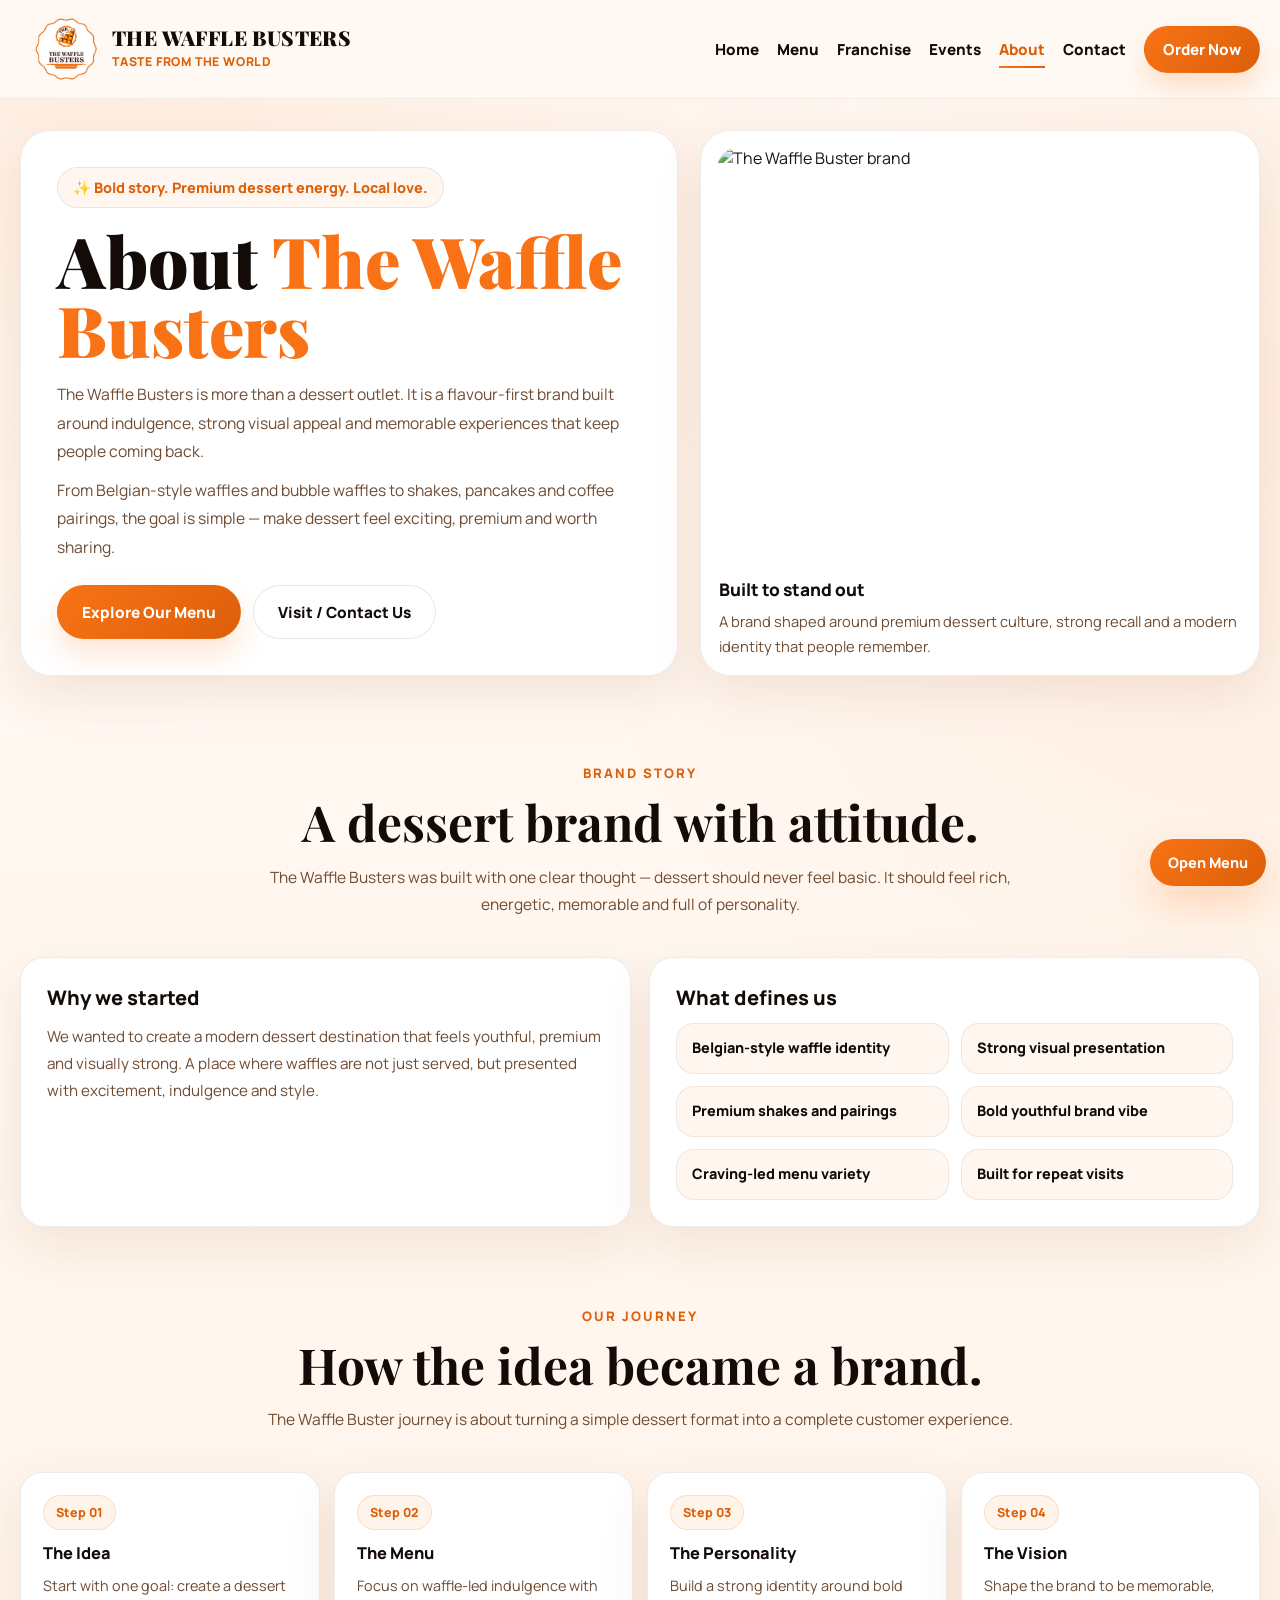
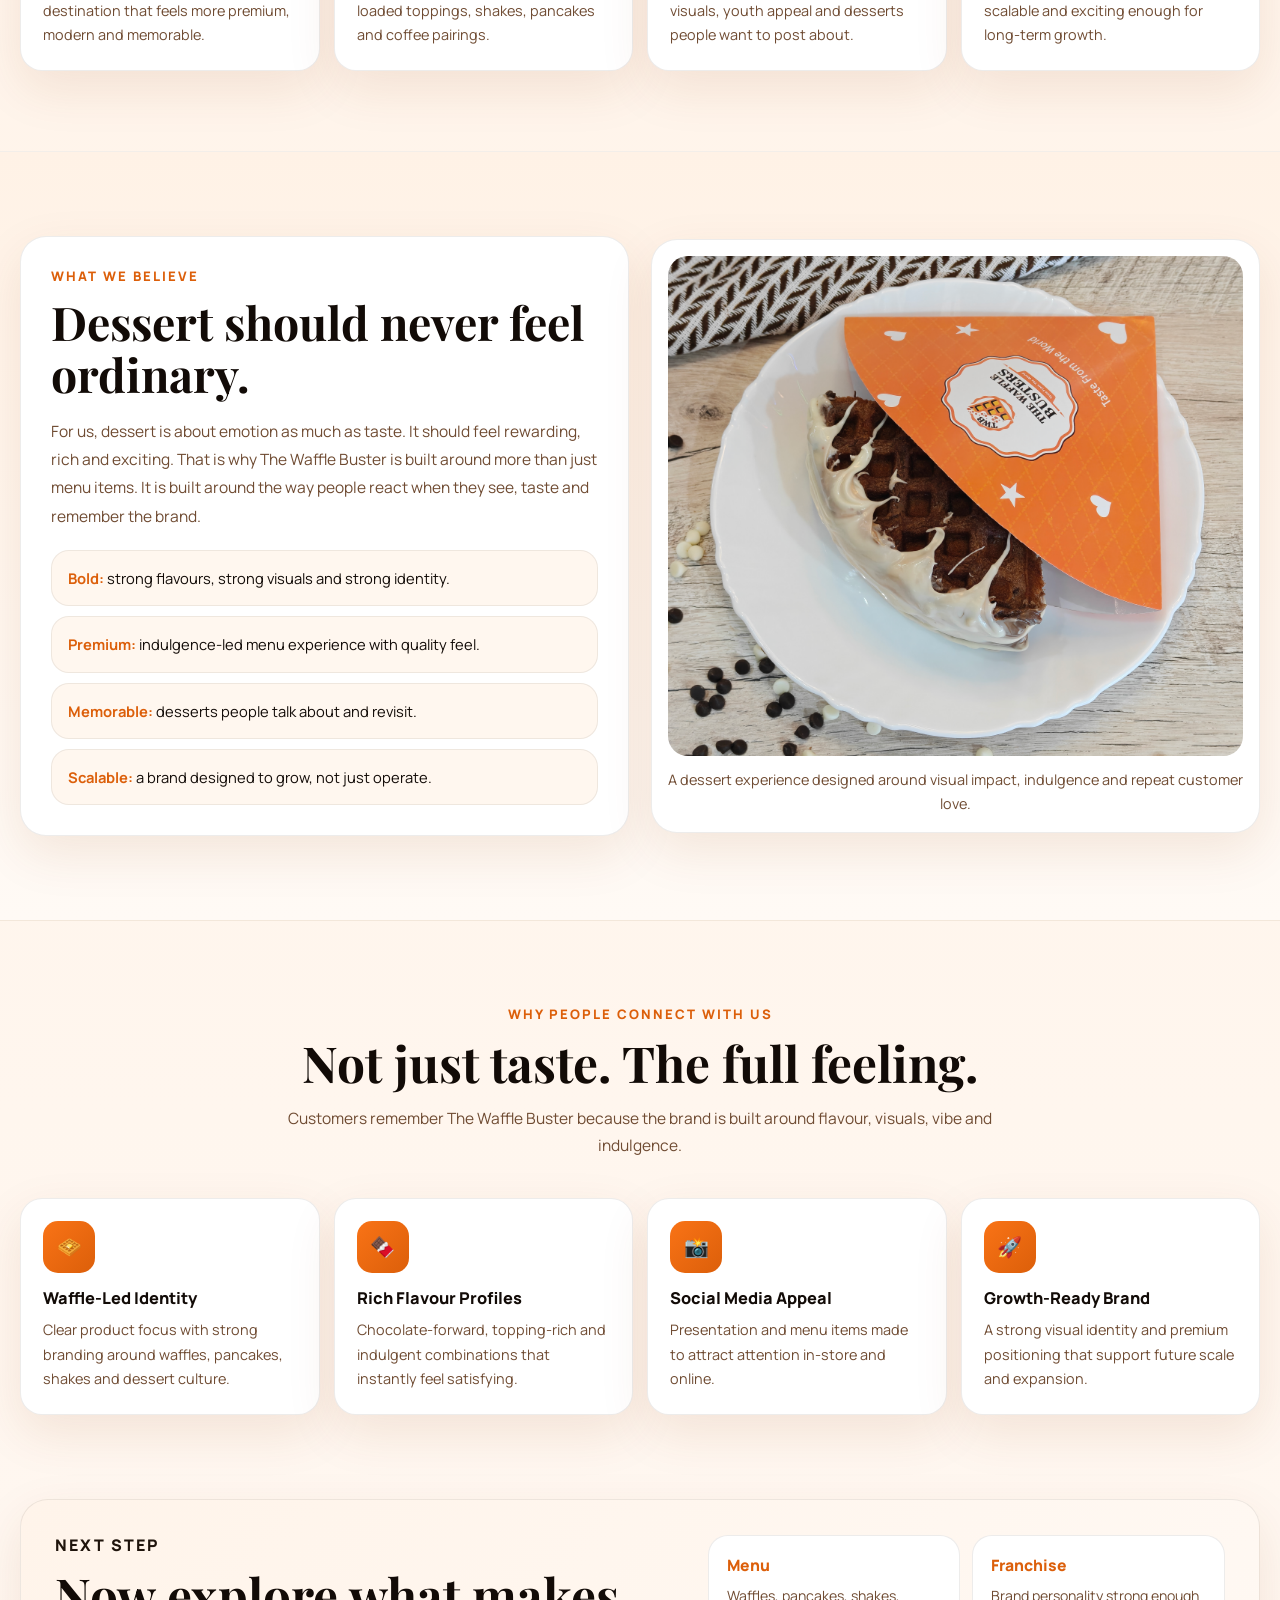
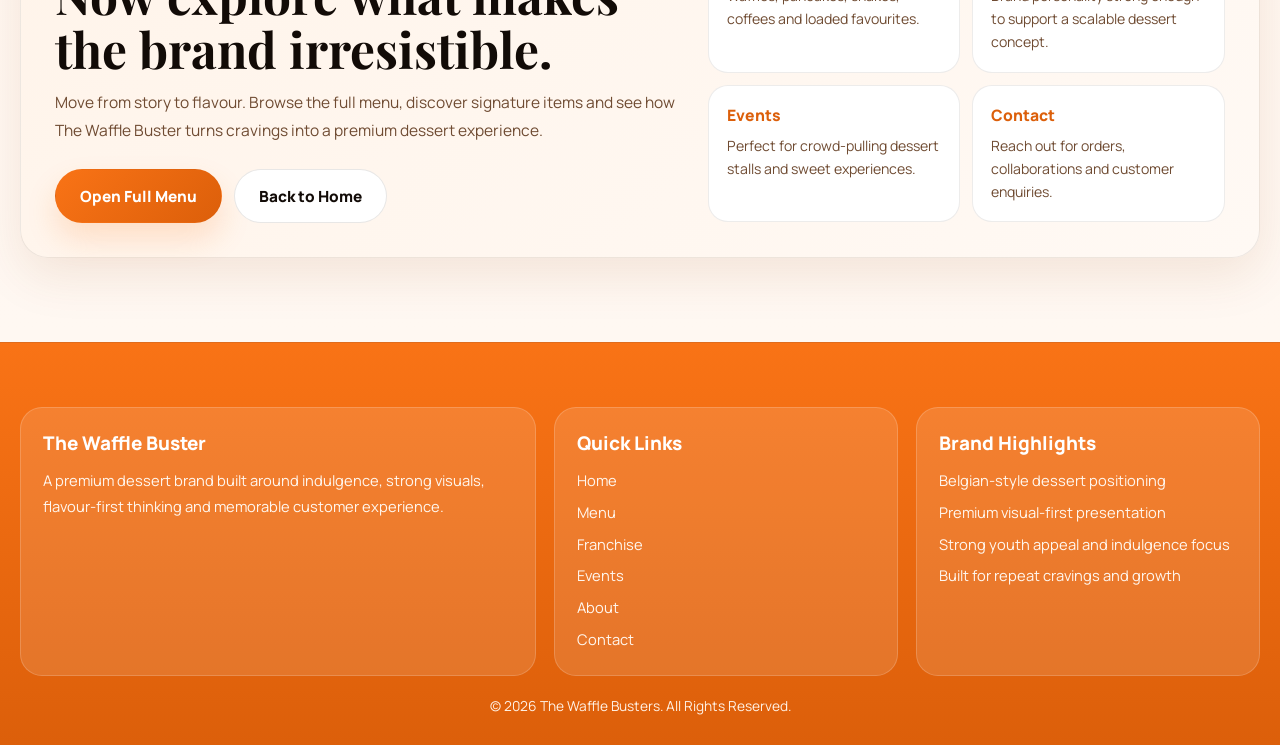
==== about.html @ b1592052 "first commit" ====
<!DOCTYPE html>
<html lang="en">
<head>
  <meta charset="UTF-8" />
  <meta name="viewport" content="width=device-width, initial-scale=1.0" />
  <title>About | The Waffle Busters</title>

  <link rel="preconnect" href="https://fonts.googleapis.com">
  <link rel="preconnect" href="https://fonts.gstatic.com" crossorigin>
  <link href="https://fonts.googleapis.com/css2?family=Manrope:wght@400;500;600;700;800&family=Playfair+Display:wght@700;800;900&display=swap" rel="stylesheet">

  <script src="https://cdnjs.cloudflare.com/ajax/libs/gsap/3.12.5/gsap.min.js"></script>
  <script src="https://cdnjs.cloudflare.com/ajax/libs/gsap/3.12.5/ScrollTrigger.min.js"></script>

 <style>
  :root{
    --brand:#f97316;
    --brand-dark:#dc5f0a;
    --brand-soft:#fff4ea;
    --cream:#fffaf5;
    --cream-2:#fff1e3;
    --surface:#ffffff;
    --surface-2:#fff7ef;
    --text:#1f140c;
    --text-soft:#6f4b32;
    --heading:#120b07;
    --line:rgba(31,20,12,0.10);
    --line-strong:rgba(31,20,12,0.16);
    --shadow:0 18px 50px rgba(133,58,8,0.10);
    --shadow-strong:0 24px 70px rgba(133,58,8,0.16);
    --radius:24px;
    --radius-lg:30px;
  }

  *{
    margin:0;
    padding:0;
    box-sizing:border-box;
  }

  html{
    scroll-behavior:smooth;
  }

  body{
    font-family:'Manrope',sans-serif;
    background:
      radial-gradient(circle at 10% 0%, rgba(249,115,22,.10), transparent 18%),
      radial-gradient(circle at 100% 10%, rgba(249,115,22,.08), transparent 20%),
      linear-gradient(180deg,#fffaf5 0%, #fff4ea 48%, #fff9f4 100%);
    color:var(--text);
    overflow-x:hidden;
    -webkit-font-smoothing:antialiased;
    text-rendering:optimizeLegibility;
  }

  a{
    text-decoration:none;
    color:inherit;
  }

  img{
    display:block;
    max-width:100%;
  }

  section{
    position:relative;
  }

  .container{
    width:min(1240px, calc(100% - 32px));
    margin:auto;
  }

  /* NAVBAR */
  .navbar{
    position:fixed;
    top:0;
    left:0;
    width:100%;
    z-index:1200;
    padding:14px 0;
    transition:.3s ease;
    background:rgba(255,250,245,.88);
    backdrop-filter:blur(14px);
    border-bottom:1px solid rgba(31,20,12,.06);
  }

  .navbar.scrolled{
    background:rgba(255,248,241,.96);
    border-bottom:1px solid rgba(31,20,12,.10);
    box-shadow:0 10px 35px rgba(0,0,0,.06);
  }

  .nav-inner{
    width:min(1240px, calc(100% - 32px));
    margin:auto;
    display:flex;
    align-items:center;
    justify-content:space-between;
    gap:18px;
    min-height:60px;
  }

.logo{
  display:flex;
  align-items:center;
  gap:22px;
  min-width:0;
  position:relative;
  z-index:1202;
  overflow:visible;
}

.logo-badge{
  width:70px;
  height:70px;
  background:transparent;
  box-shadow:none;
  display:flex;
  align-items:center;
  justify-content:center;
  overflow:visible;
  padding:0;
  border-radius:0;
  flex-shrink:0;
}

.logo-badge img{
  width:100%;
  height:100%;
  object-fit:contain;
  transform:scale(1.32);
  transform-origin:left center;
}

  .logo-text{
    min-width:0;
  }

  .logo-text h2{
    font-family:'Playfair Display',serif;
    font-size:1.28rem;
    font-weight:900;
    color:var(--heading);
    line-height:1.02;
    letter-spacing:.4px;
    text-transform:uppercase;
  }

  .logo-text p{
    font-size:.76rem;
    color:var(--brand-dark);
    margin-top:4px;
    white-space:nowrap;
    font-weight:800;
    letter-spacing:.8px;
    text-transform:uppercase;
  }

  .nav-toggle{
    display:none;
    width:46px;
    height:46px;
    border:none;
    border-radius:14px;
    background:#fff;
    border:1px solid rgba(31,20,12,.08);
    align-items:center;
    justify-content:center;
    cursor:pointer;
    position:relative;
    z-index:1202;
    flex-shrink:0;
    box-shadow:0 10px 24px rgba(0,0,0,.05);
  }

  .nav-toggle span{
    position:absolute;
    width:22px;
    height:2px;
    border-radius:999px;
    background:var(--heading);
    transition:.28s ease;
  }

  .nav-toggle span:nth-child(1){transform:translateY(-7px);}
  .nav-toggle span:nth-child(2){transform:translateY(0);}
  .nav-toggle span:nth-child(3){transform:translateY(7px);}

  .nav-toggle.active span:nth-child(1){transform:translateY(0) rotate(45deg);}
  .nav-toggle.active span:nth-child(2){opacity:0;}
  .nav-toggle.active span:nth-child(3){transform:translateY(0) rotate(-45deg);}

  .nav-links{
    display:flex;
    align-items:center;
    gap:12px;
  }

  .navbar ul{
    display:flex;
    gap:18px;
    list-style:none;
    align-items:center;
    flex-wrap:wrap;
    justify-content:flex-end;
  }

  .navbar a{
    color:var(--heading);
    font-weight:800;
    font-size:.95rem;
    transition:.25s ease;
    position:relative;
  }

  .navbar a:hover,
  .navbar a.active{
    color:var(--brand-dark);
  }

  .navbar a::after{
    content:"";
    position:absolute;
    left:0;
    bottom:-8px;
    width:0;
    height:2px;
    background:linear-gradient(90deg,var(--brand),var(--brand-dark));
    transition:.25s ease;
  }

  .navbar a:hover::after,
  .navbar a.active::after{
    width:100%;
  }

  .nav-cta{
    padding:12px 18px;
    border-radius:999px;
    border:1px solid transparent;
    background:linear-gradient(135deg,var(--brand),var(--brand-dark));
    color:#fff !important;
    font-weight:900 !important;
    box-shadow:0 14px 28px rgba(249,115,22,0.20);
  }

  .nav-cta::after{
    display:none;
  }

  .nav-overlay{
    display:none;
  }

  /* HERO */
  .about-hero{
    padding:130px 0 70px;
  }

  .hero-wrap{
    display:grid;
    grid-template-columns:minmax(0,1.08fr) minmax(0,.92fr);
    gap:22px;
    align-items:stretch;
  }

  .hero-copy{
    background:#fff;
    border:1px solid rgba(31,20,12,.08);
    border-radius:var(--radius-lg);
    padding:36px;
    box-shadow:var(--shadow);
    min-width:0;
  }

  .eyebrow{
    display:inline-flex;
    align-items:center;
    gap:10px;
    padding:10px 15px;
    border-radius:999px;
    background:#fff7ef;
    border:1px solid rgba(31,20,12,.08);
    color:var(--brand-dark);
    font-weight:800;
    margin-bottom:18px;
    font-size:.9rem;
    max-width:100%;
  }

  .hero-copy h1{
    font-family:'Playfair Display',serif;
    font-size:clamp(2.4rem, 5.5vw, 4.6rem);
    line-height:.98;
    font-weight:900;
    color:var(--heading);
    margin-bottom:16px;
  }

  .hero-copy h1 span{
    color:var(--brand);
  }

  .hero-copy p{
    color:var(--text-soft);
    font-size:.98rem;
    line-height:1.82;
    max-width:700px;
    margin-top:10px;
  }

  .hero-actions{
    margin-top:24px;
    display:flex;
    flex-wrap:wrap;
    gap:12px;
  }

  .btn{
    display:inline-flex;
    align-items:center;
    justify-content:center;
    min-height:54px;
    padding:15px 24px;
    border-radius:999px;
    font-weight:800;
    font-size:.96rem;
    transition:.25s ease;
    border:1px solid transparent;
    text-align:center;
  }

  .btn-primary{
    background:linear-gradient(135deg,var(--brand),var(--brand-dark));
    color:#fff;
    box-shadow:0 16px 30px rgba(249,115,22,.18);
  }

  .btn-primary:hover{
    transform:translateY(-4px);
  }

  .btn-secondary{
    background:#fff;
    border-color:rgba(31,20,12,.10);
    color:var(--heading);
  }

  .btn-secondary:hover{
    transform:translateY(-4px);
    background:var(--surface-2);
  }

  .hero-visual{
    background:#fff;
    border:1px solid rgba(31,20,12,.08);
    border-radius:var(--radius-lg);
    padding:16px;
    box-shadow:var(--shadow);
    display:flex;
    flex-direction:column;
    justify-content:space-between;
    gap:14px;
    min-width:0;
  }

  .hero-image{
    border-radius:22px;
    overflow:hidden;
  }

  .hero-image img{
    width:100%;
    height:390px;
    object-fit:cover;
  }

  .hero-note{
    padding:4px 2px 0;
  }

  .hero-note h3{
    font-size:1.08rem;
    font-weight:800;
    margin-bottom:8px;
    color:var(--heading);
  }

  .hero-note p{
    color:var(--text-soft);
    line-height:1.72;
    font-size:.92rem;
  }

  /* COMMON */
  .section-head{
    text-align:center;
    margin-bottom:38px;
  }

  .section-head .mini{
    color:var(--brand-dark);
    font-weight:900;
    letter-spacing:2px;
    text-transform:uppercase;
    margin-bottom:12px;
    font-size:.82rem;
  }

  .section-head h2{
    font-family:'Playfair Display',serif;
    font-size:clamp(1.95rem, 4.2vw, 3.1rem);
    line-height:1.12;
    color:var(--heading);
  }

  .section-head p{
    margin:14px auto 0;
    max-width:760px;
    color:var(--text-soft);
    font-size:.97rem;
    line-height:1.78;
  }

  /* STORY */
  .brand-story{
    padding:18px 0 80px;
  }

  .story-grid{
    display:grid;
    grid-template-columns:repeat(2,minmax(0,1fr));
    gap:18px;
  }

  .story-card{
    background:#fff;
    border:1px solid rgba(31,20,12,.08);
    border-radius:24px;
    padding:26px;
    box-shadow:var(--shadow);
  }

  .story-card h3{
    font-size:1.25rem;
    font-weight:800;
    margin-bottom:12px;
    color:var(--heading);
  }

  .story-card p{
    color:var(--text-soft);
    line-height:1.78;
    font-size:.95rem;
  }

  .pill-grid{
    display:grid;
    grid-template-columns:repeat(2,minmax(0,1fr));
    gap:12px;
    margin-top:10px;
  }

  .pill{
    padding:14px 15px;
    border-radius:18px;
    background:#fff7ef;
    border:1px solid rgba(31,20,12,.07);
    color:var(--heading);
    font-weight:800;
    font-size:.9rem;
    line-height:1.45;
  }

  /* JOURNEY */
  .journey{
    padding:0 0 80px;
  }

  .journey-grid{
    display:grid;
    grid-template-columns:repeat(4,minmax(0,1fr));
    gap:14px;
  }

  .journey-card{
    background:#fff;
    border:1px solid rgba(31,20,12,.08);
    border-radius:22px;
    padding:22px;
    box-shadow:var(--shadow);
    transition:.25s ease;
  }

  .journey-card:hover{
    transform:translateY(-6px);
  }

  .step{
    display:inline-flex;
    padding:8px 12px;
    border-radius:999px;
    background:#fff4ea;
    border:1px solid rgba(249,115,22,.18);
    color:var(--brand-dark);
    font-weight:900;
    font-size:.78rem;
    margin-bottom:12px;
  }

  .journey-card h4{
    font-size:1.02rem;
    margin-bottom:10px;
    font-weight:800;
    color:var(--heading);
  }

  .journey-card p{
    color:var(--text-soft);
    line-height:1.72;
    font-size:.9rem;
  }

  /* VALUES */
  .values{
    padding:84px 0;
    background:linear-gradient(180deg, #fff2e6, #fffaf5);
    border-top:1px solid rgba(31,20,12,.05);
    border-bottom:1px solid rgba(31,20,12,.05);
  }

  .values-wrap{
    display:grid;
    grid-template-columns:repeat(2,minmax(0,1fr));
    gap:22px;
    align-items:center;
  }

  .values-copy{
    background:#fff;
    border:1px solid rgba(31,20,12,.08);
    border-radius:26px;
    padding:30px;
    box-shadow:var(--shadow);
  }

  .values-copy .mini{
    color:var(--brand-dark);
    font-weight:900;
    letter-spacing:2px;
    text-transform:uppercase;
    margin-bottom:12px;
    font-size:.82rem;
  }

  .values-copy h2{
    font-family:'Playfair Display',serif;
    font-size:clamp(1.95rem, 4vw, 2.9rem);
    margin-bottom:16px;
    line-height:1.12;
    color:var(--heading);
  }

  .values-copy p{
    color:var(--text-soft);
    font-size:.97rem;
    line-height:1.82;
  }

  .value-list{
    margin-top:20px;
    display:grid;
    gap:10px;
  }

  .value-item{
    padding:15px 16px;
    border-radius:18px;
    background:#fff7ef;
    border:1px solid rgba(31,20,12,.07);
    color:var(--heading);
    font-size:.92rem;
    line-height:1.65;
  }

  .value-item strong{
    color:var(--brand-dark);
  }

  .values-visual{
    background:#fff;
    border:1px solid rgba(31,20,12,.08);
    border-radius:26px;
    padding:16px;
    box-shadow:var(--shadow);
  }

  .values-image{
    overflow:hidden;
    border-radius:20px;
  }

  .values-image img{
    width:100%;
    height:500px;
    object-fit:cover;
  }

  .values-note{
    margin-top:12px;
    color:var(--text-soft);
    line-height:1.65;
    font-size:.9rem;
    text-align:center;
  }

  /* HIGHLIGHTS */
  .highlights{
    padding:84px 0;
  }

  .highlight-grid{
    display:grid;
    grid-template-columns:repeat(4, minmax(0,1fr));
    gap:14px;
  }

  .highlight{
    background:#fff;
    border:1px solid rgba(31,20,12,.08);
    border-radius:22px;
    padding:22px;
    box-shadow:var(--shadow);
    transition:.25s ease;
  }

  .highlight:hover{
    transform:translateY(-6px);
  }

  .highlight .icon{
    width:52px;
    height:52px;
    border-radius:15px;
    background:linear-gradient(135deg,var(--brand),var(--brand-dark));
    display:flex;
    align-items:center;
    justify-content:center;
    font-size:1.25rem;
    color:#fff;
    margin-bottom:14px;
  }

  .highlight h4{
    font-size:1.02rem;
    margin-bottom:9px;
    font-weight:800;
    color:var(--heading);
  }

  .highlight p{
    color:var(--text-soft);
    line-height:1.72;
    font-size:.9rem;
  }

  /* CTA */
  .about-cta{
    padding:0 0 84px;
  }

  .cta-box{
    background:linear-gradient(135deg,#fff4ea,#fff9f4);
    border:1px solid rgba(31,20,12,.08);
    border-radius:28px;
    padding:34px;
    box-shadow:var(--shadow);
  }

  .cta-wrap{
    display:grid;
    grid-template-columns:minmax(0,1.1fr) minmax(0,.9fr);
    gap:20px;
    align-items:center;
  }

  .cta-copy h2{
    font-family:'Playfair Display',serif;
    font-size:clamp(1.95rem, 4vw, 3.1rem);
    line-height:1.08;
    color:var(--heading);
  }

  .cta-copy p{
    margin-top:14px;
    color:var(--text-soft);
    font-size:.97rem;
    line-height:1.8;
    max-width:700px;
  }

  .cta-mini-grid{
    display:grid;
    grid-template-columns:repeat(2,minmax(0,1fr));
    gap:12px;
  }

  .cta-mini{
    background:#fff;
    border:1px solid rgba(31,20,12,.08);
    border-radius:20px;
    padding:18px;
  }

  .cta-mini h4{
    font-size:.98rem;
    color:var(--brand-dark);
    font-weight:800;
    margin-bottom:8px;
  }

  .cta-mini p{
    color:var(--text-soft);
    line-height:1.65;
    font-size:.88rem;
  }

  /* FOOTER */
  footer{
    padding:64px 0 30px;
    background:linear-gradient(180deg,var(--brand),var(--brand-dark));
    border-top:1px solid rgba(255,255,255,.08);
  }

  .footer-grid{
    display:grid;
    grid-template-columns:1.2fr .8fr .8fr;
    gap:18px;
  }

  .footer-card{
    background:rgba(255,255,255,.12);
    border:1px solid rgba(255,255,255,.18);
    border-radius:22px;
    padding:22px;
  }

  .footer-card h3{
    font-size:1.18rem;
    margin-bottom:12px;
    font-weight:800;
    color:#fff;
  }

  .footer-card p,
  .footer-card li,
  .footer-card a{
    color:#fff7ef;
    line-height:1.75;
    font-size:.92rem;
  }

  .footer-card ul{
    list-style:none;
  }

  .footer-card li + li{
    margin-top:6px;
  }

  .footer-bottom{
    text-align:center;
    margin-top:20px;
    color:#fff1e5;
    font-size:.86rem;
  }

  /* FLOATING */
  .floating-order{
    position:fixed;
    right:14px;
    bottom:14px;
    z-index:1000;
    background:linear-gradient(135deg,var(--brand),var(--brand-dark));
    color:#fff;
    font-weight:900;
    padding:14px 18px;
    border-radius:999px;
    box-shadow:0 18px 40px rgba(249,115,22,.24);
    animation:pulse 2s infinite;
    font-size:.9rem;
  }

  @keyframes pulse{
    0%,100%{ transform:scale(1); }
    50%{ transform:scale(1.04); }
  }

  /* RESPONSIVE */
  @media (max-width:1180px){
    .hero-wrap,
    .story-grid,
    .values-wrap,
    .cta-wrap,
    .footer-grid{
      grid-template-columns:1fr;
    }

    .journey-grid,
    .highlight-grid{
      grid-template-columns:1fr 1fr;
    }
  }

  @media (max-width:900px){
    .nav-toggle{
      display:flex;
    }

    .nav-links{
      position:fixed;
      top:0;
      right:-100%;
      width:min(88vw, 360px);
      height:100svh;
      background:linear-gradient(180deg,#fffaf5,#fff2e6);
      border-left:1px solid rgba(31,20,12,.08);
      box-shadow:-20px 0 50px rgba(0,0,0,.12);
      padding:92px 20px 28px;
      transition:.34s ease;
      display:flex;
      align-items:flex-start;
      justify-content:flex-start;
      z-index:1201;
    }

    .nav-links.active{
      right:0;
    }

    .nav-links ul{
      width:100%;
      flex-direction:column;
      align-items:flex-start;
      gap:8px;
    }

    .nav-links li{
      width:100%;
    }

    .nav-links a{
      display:block;
      width:100%;
      padding:14px 14px;
      border-radius:16px;
      font-size:1rem;
    }

    .nav-links a:hover{
      background:rgba(249,115,22,.08);
    }

    .nav-links a::after{
      display:none;
    }

    .nav-links .nav-cta{
      margin-top:8px;
      text-align:center;
    }

    .nav-overlay{
      display:block;
      position:fixed;
      inset:0;
      background:rgba(0,0,0,.35);
      backdrop-filter:blur(3px);
      opacity:0;
      visibility:hidden;
      transition:.28s ease;
      z-index:1200;
    }

    .nav-overlay.active{
      opacity:1;
      visibility:visible;
    }

    .about-hero{
      padding:112px 0 58px;
    }

    .pill-grid,
    .cta-mini-grid{
      grid-template-columns:1fr 1fr;
    }

    .journey-grid,
    .highlight-grid{
      grid-template-columns:1fr;
    }

    .hero-copy{
      padding:28px 22px;
    }

    .values-copy,
    .cta-box{
      padding:26px 20px;
    }

    .hero-image img,
    .values-image img{
      height:430px;
    }
  }

  @media (max-width:640px){
    .container,
    .nav-inner{
      width:min(100% - 20px, 1240px);
    }

    .navbar{
      padding:10px 0;
    }

 .logo-badge{
  width:58px;
  height:58px;
  background:transparent;
  box-shadow:none;
  padding:0;
  border-radius:0;
  overflow:visible;
}
.logo-badge img{
  transform:scale(1.16);
  transform-origin:left center;
}

    .logo-text h2{
      font-size:1rem;
    }

    .logo-text p{
      font-size:.64rem;
      letter-spacing:.45px;
      max-width:140px;
      overflow:hidden;
      text-overflow:ellipsis;
    }

    .about-hero{
      padding:104px 0 46px;
    }

    .hero-copy{
      padding:22px 16px;
      border-radius:22px;
    }

    .hero-visual{
      padding:12px;
      border-radius:22px;
    }

    .eyebrow{
      font-size:.8rem;
      padding:9px 12px;
      margin-bottom:14px;
    }

    .hero-copy h1{
      font-size:2.08rem;
      line-height:.98;
    }

    .hero-copy p{
      font-size:.92rem;
      line-height:1.7;
    }

    .hero-actions{
      flex-direction:column;
      gap:10px;
    }

    .btn{
      width:100%;
      min-height:52px;
      padding:14px 18px;
      font-size:.92rem;
    }

    .hero-image{
      border-radius:18px;
    }

    .hero-image img,
    .values-image img{
      height:280px;
    }

    .hero-note h3{
      font-size:1rem;
    }

    .hero-note p{
      font-size:.86rem;
    }

    .section-head{
      margin-bottom:30px;
    }

    .section-head h2{
      font-size:1.72rem;
    }

    .section-head p{
      font-size:.9rem;
      line-height:1.68;
    }

    .brand-story,
    .journey,
    .values,
    .highlights,
    .about-cta{
      padding-bottom:64px;
    }

    .story-card,
    .values-copy,
    .values-visual,
    .footer-card{
      padding:20px 16px;
      border-radius:20px;
    }

    .story-card h3{
      font-size:1.08rem;
    }

    .story-card p{
      font-size:.9rem;
    }

    .pill-grid,
    .cta-mini-grid{
      grid-template-columns:1fr;
    }

    .pill{
      font-size:.86rem;
      padding:13px 14px;
    }

    .journey-card,
    .highlight{
      padding:18px 16px;
      border-radius:18px;
    }

    .highlight .icon{
      width:46px;
      height:46px;
      border-radius:13px;
      font-size:1.1rem;
    }

    .journey-card h4,
    .highlight h4{
      font-size:.96rem;
    }

    .journey-card p,
    .highlight p{
      font-size:.87rem;
    }

    .values-copy h2,
    .cta-copy h2{
      font-size:1.82rem;
    }

    .values-copy p,
    .cta-copy p{
      font-size:.91rem;
    }

    .value-item{
      font-size:.86rem;
      padding:13px 14px;
    }

    .values-note{
      font-size:.84rem;
    }

    .cta-box{
      padding:22px 16px;
      border-radius:22px;
    }

    .cta-mini{
      padding:16px;
      border-radius:18px;
    }

    .cta-mini h4{
      font-size:.92rem;
    }

    .cta-mini p{
      font-size:.84rem;
    }

    footer{
      padding:50px 0 26px;
    }

    .footer-card h3{
      font-size:1.08rem;
    }

    .footer-card p,
    .footer-card li,
    .footer-card a{
      font-size:.88rem;
    }

    .floating-order{
      right:10px;
      bottom:10px;
      padding:13px 15px;
      font-size:.82rem;
    }
  }

  @media (max-width:420px){
    .hero-copy h1{
      font-size:1.88rem;
    }

    .section-head h2,
    .values-copy h2,
    .cta-copy h2{
      font-size:1.58rem;
    }

    .hero-image img,
    .values-image img{
      height:240px;
    }
  }

  @media (prefers-reduced-motion: reduce){
    *{
      animation:none !important;
      transition:none !important;
      scroll-behavior:auto !important;
    }
  }
</style>
</head>

<body>

  <div class="nav-overlay" id="navOverlay"></div>

  <nav class="navbar">
  <div class="nav-inner">
    <a href="index.html#home" class="logo">
      <div class="logo-badge">
        <img src="assets/images/logo.png" alt="The Waffle Busters Logo">
      </div>
      <div class="logo-text">
        <h2>The Waffle Busters</h2>
        <p>TASTE FROM THE WORLD</p>
      </div>
    </a>

    <button class="nav-toggle" id="navToggle" aria-label="Open menu" aria-expanded="false">
      <span></span>
      <span></span>
      <span></span>
    </button>

    <div class="nav-links" id="navLinks">
      <ul>
        <li><a href="index.html#home">Home</a></li>
        <li><a href="menu.html">Menu</a></li>
        <li><a href="franchise.html">Franchise</a></li>
        <li><a href="events.html">Events</a></li>
        <li><a href="about.html" class="active">About</a></li>
        <li><a href="contact.html">Contact</a></li>
        <li><a href="menu.html" class="nav-cta">Order Now</a></li>
      </ul>
    </div>
  </div>
</nav>

  <section class="about-hero">
    <div class="container hero-wrap">
      <div class="hero-copy">
        <div class="eyebrow">✨ Bold story. Premium dessert energy. Local love.</div>
        <h1>About <span>The Waffle Busters</span></h1>

        <p>
          The Waffle Busters is more than a dessert outlet. It is a flavour-first brand built around
          indulgence, strong visual appeal and memorable experiences that keep people coming back.
        </p>

        <p>
          From Belgian-style waffles and bubble waffles to shakes, pancakes and coffee pairings,
          the goal is simple — make dessert feel exciting, premium and worth sharing.
        </p>

        <div class="hero-actions">
          <a href="menu.html" class="btn btn-primary">Explore Our Menu</a>
          <a href="contact.html" class="btn btn-secondary">Visit / Contact Us</a>
        </div>
      </div>

      <div class="hero-visual">
        <div class="hero-image">
          <img src="assets/images/image.png" alt="The Waffle Buster brand">
        </div>
        <div class="hero-note">
          <h3>Built to stand out</h3>
          <p>
            A brand shaped around premium dessert culture, strong recall and a modern identity that people remember.
          </p>
        </div>
      </div>
    </div>
  </section>

  <section class="brand-story">
    <div class="container">
      <div class="section-head">
        <div class="mini">Brand Story</div>
        <h2>A dessert brand with attitude.</h2>
        <p>
          The Waffle Busters was built with one clear thought — dessert should never feel basic.
          It should feel rich, energetic, memorable and full of personality.
        </p>
      </div>

      <div class="story-grid">
        <div class="story-card">
          <h3>Why we started</h3>
          <p>
            We wanted to create a modern dessert destination that feels youthful, premium and visually strong.
            A place where waffles are not just served, but presented with excitement, indulgence and style.
          </p>
        </div>

        <div class="story-card">
          <h3>What defines us</h3>
          <div class="pill-grid">
            <div class="pill">Belgian-style waffle identity</div>
            <div class="pill">Strong visual presentation</div>
            <div class="pill">Premium shakes and pairings</div>
            <div class="pill">Bold youthful brand vibe</div>
            <div class="pill">Craving-led menu variety</div>
            <div class="pill">Built for repeat visits</div>
          </div>
        </div>
      </div>
    </div>
  </section>

  <section class="journey">
    <div class="container">
      <div class="section-head">
        <div class="mini">Our Journey</div>
        <h2>How the idea became a brand.</h2>
        <p>
          The Waffle Buster journey is about turning a simple dessert format into a complete customer experience.
        </p>
      </div>

      <div class="journey-grid">
        <div class="journey-card">
          <div class="step">Step 01</div>
          <h4>The Idea</h4>
          <p>
            Start with one goal: create a dessert destination that feels more premium, modern and memorable.
          </p>
        </div>

        <div class="journey-card">
          <div class="step">Step 02</div>
          <h4>The Menu</h4>
          <p>
            Focus on waffle-led indulgence with loaded toppings, shakes, pancakes and coffee pairings.
          </p>
        </div>

        <div class="journey-card">
          <div class="step">Step 03</div>
          <h4>The Personality</h4>
          <p>
            Build a strong identity around bold visuals, youth appeal and desserts people want to post about.
          </p>
        </div>

        <div class="journey-card">
          <div class="step">Step 04</div>
          <h4>The Vision</h4>
          <p>
            Shape the brand to be memorable, scalable and exciting enough for long-term growth.
          </p>
        </div>
      </div>
    </div>
  </section>

  <section class="values">
    <div class="container">
      <div class="values-wrap">
        <div class="values-copy">
          <div class="mini">What We Believe</div>
          <h2>Dessert should never feel ordinary.</h2>
          <p>
            For us, dessert is about emotion as much as taste. It should feel rewarding, rich and exciting.
            That is why The Waffle Buster is built around more than just menu items. It is built around
            the way people react when they see, taste and remember the brand.
          </p>

          <div class="value-list">
            <div class="value-item"><strong>Bold:</strong> strong flavours, strong visuals and strong identity.</div>
            <div class="value-item"><strong>Premium:</strong> indulgence-led menu experience with quality feel.</div>
            <div class="value-item"><strong>Memorable:</strong> desserts people talk about and revisit.</div>
            <div class="value-item"><strong>Scalable:</strong> a brand designed to grow, not just operate.</div>
          </div>
        </div>

        <div class="values-visual">
          <div class="values-image">
            <img src="assets/images/2.jpeg" alt="Dessert experience">
          </div>
          <div class="values-note">
            A dessert experience designed around visual impact, indulgence and repeat customer love.
          </div>
        </div>
      </div>
    </div>
  </section>

  <section class="highlights">
    <div class="container">
      <div class="section-head">
        <div class="mini">Why People Connect With Us</div>
        <h2>Not just taste. The full feeling.</h2>
        <p>
          Customers remember The Waffle Buster because the brand is built around flavour, visuals, vibe and indulgence.
        </p>
      </div>

      <div class="highlight-grid">
        <div class="highlight">
          <div class="icon">🧇</div>
          <h4>Waffle-Led Identity</h4>
          <p>Clear product focus with strong branding around waffles, pancakes, shakes and dessert culture.</p>
        </div>

        <div class="highlight">
          <div class="icon">🍫</div>
          <h4>Rich Flavour Profiles</h4>
          <p>Chocolate-forward, topping-rich and indulgent combinations that instantly feel satisfying.</p>
        </div>

        <div class="highlight">
          <div class="icon">📸</div>
          <h4>Social Media Appeal</h4>
          <p>Presentation and menu items made to attract attention in-store and online.</p>
        </div>

        <div class="highlight">
          <div class="icon">🚀</div>
          <h4>Growth-Ready Brand</h4>
          <p>A strong visual identity and premium positioning that support future scale and expansion.</p>
        </div>
      </div>
    </div>
  </section>

  <section class="about-cta">
    <div class="container">
      <div class="cta-box">
        <div class="cta-wrap">
          <div class="cta-copy">
            <div class="mini" style="color:var(--gold);font-weight:800;letter-spacing:2px;text-transform:uppercase;margin-bottom:12px;">Next Step</div>
            <h2>Now explore what makes the brand irresistible.</h2>
            <p>
              Move from story to flavour. Browse the full menu, discover signature items and see how
              The Waffle Buster turns cravings into a premium dessert experience.
            </p>

            <div class="hero-actions" style="margin-top:24px;">
              <a href="menu.html" class="btn btn-primary">Open Full Menu</a>
              <a href="index.html#home" class="btn btn-secondary">Back to Home</a>
            </div>
          </div>

          <div class="cta-mini-grid">
            <div class="cta-mini">
              <h4>Menu</h4>
              <p>Waffles, pancakes, shakes, coffees and loaded favourites.</p>
            </div>
            <div class="cta-mini">
              <h4>Franchise</h4>
              <p>Brand personality strong enough to support a scalable dessert concept.</p>
            </div>
            <div class="cta-mini">
              <h4>Events</h4>
              <p>Perfect for crowd-pulling dessert stalls and sweet experiences.</p>
            </div>
            <div class="cta-mini">
              <h4>Contact</h4>
              <p>Reach out for orders, collaborations and customer enquiries.</p>
            </div>
          </div>
        </div>
      </div>
    </div>
  </section>

  <footer>
    <div class="container">
      <div class="footer-grid">
        <div class="footer-card">
          <h3>The Waffle Buster</h3>
          <p>
            A premium dessert brand built around indulgence, strong visuals,
            flavour-first thinking and memorable customer experience.
          </p>
        </div>

        <div class="footer-card">
          <h3>Quick Links</h3>
          <ul>
            <li><a href="index.html#home">Home</a></li>
            <li><a href="menu.html">Menu</a></li>
            <li><a href="franchise.html">Franchise</a></li>
            <li><a href="events.html">Events</a></li>
            <li><a href="about.html">About</a></li>
            <li><a href="contact.html">Contact</a></li>
          </ul>
        </div>

        <div class="footer-card">
          <h3>Brand Highlights</h3>
          <ul>
            <li>Belgian-style dessert positioning</li>
            <li>Premium visual-first presentation</li>
            <li>Strong youth appeal and indulgence focus</li>
            <li>Built for repeat cravings and growth</li>
          </ul>
        </div>
      </div>

      <div class="footer-bottom">
        © 2026 The Waffle Busters. All Rights Reserved.
      </div>
    </div>
  </footer>

  <a href="menu.html" class="floating-order">Open Menu</a>

  <script>
    gsap.registerPlugin(ScrollTrigger);

    const navbar = document.querySelector(".navbar");
    const navToggle = document.getElementById("navToggle");
    const navLinks = document.getElementById("navLinks");
    const navOverlay = document.getElementById("navOverlay");
    const navItems = document.querySelectorAll(".nav-links a");

    function closeMenu() {
      navToggle.classList.remove("active");
      navLinks.classList.remove("active");
      navOverlay.classList.remove("active");
      navToggle.setAttribute("aria-expanded", "false");
      document.body.style.overflow = "";
    }

    function openMenu() {
      navToggle.classList.add("active");
      navLinks.classList.add("active");
      navOverlay.classList.add("active");
      navToggle.setAttribute("aria-expanded", "true");
      document.body.style.overflow = "hidden";
    }

    navToggle.addEventListener("click", () => {
      const isOpen = navLinks.classList.contains("active");
      isOpen ? closeMenu() : openMenu();
    });

    navOverlay.addEventListener("click", closeMenu);
    navItems.forEach(link => link.addEventListener("click", closeMenu));

    window.addEventListener("resize", () => {
      if (window.innerWidth > 900) {
        closeMenu();
      }
    });

    /* NAV SCROLL */
    window.addEventListener("scroll", () => {
      navbar.classList.toggle("scrolled", window.scrollY > 24);
    });

    /* HERO */
    gsap.from(".hero-copy", {
      y:34,
      opacity:0,
      duration:0.95,
      ease:"power3.out"
    });

    gsap.from(".hero-visual", {
      y:34,
      opacity:0,
      duration:0.95,
      delay:0.12,
      ease:"power3.out"
    });

    /* SECTION ANIMS */
    gsap.utils.toArray(".section-head").forEach((el) => {
      gsap.from(el, {
        y:36,
        opacity:0,
        duration:0.85,
        ease:"power3.out",
        scrollTrigger:{
          trigger:el,
          start:"top 84%"
        }
      });
    });

    gsap.utils.toArray(".story-card, .journey-card, .values-copy, .values-visual, .highlight, .cta-box, .footer-card").forEach((el, i) => {
      gsap.from(el, {
        y:42,
        opacity:0,
        duration:0.85,
        delay:i * 0.03,
        ease:"power3.out",
        scrollTrigger:{
          trigger:el,
          start:"top 88%"
        }
      });
    });
  </script>

</body>
</html>
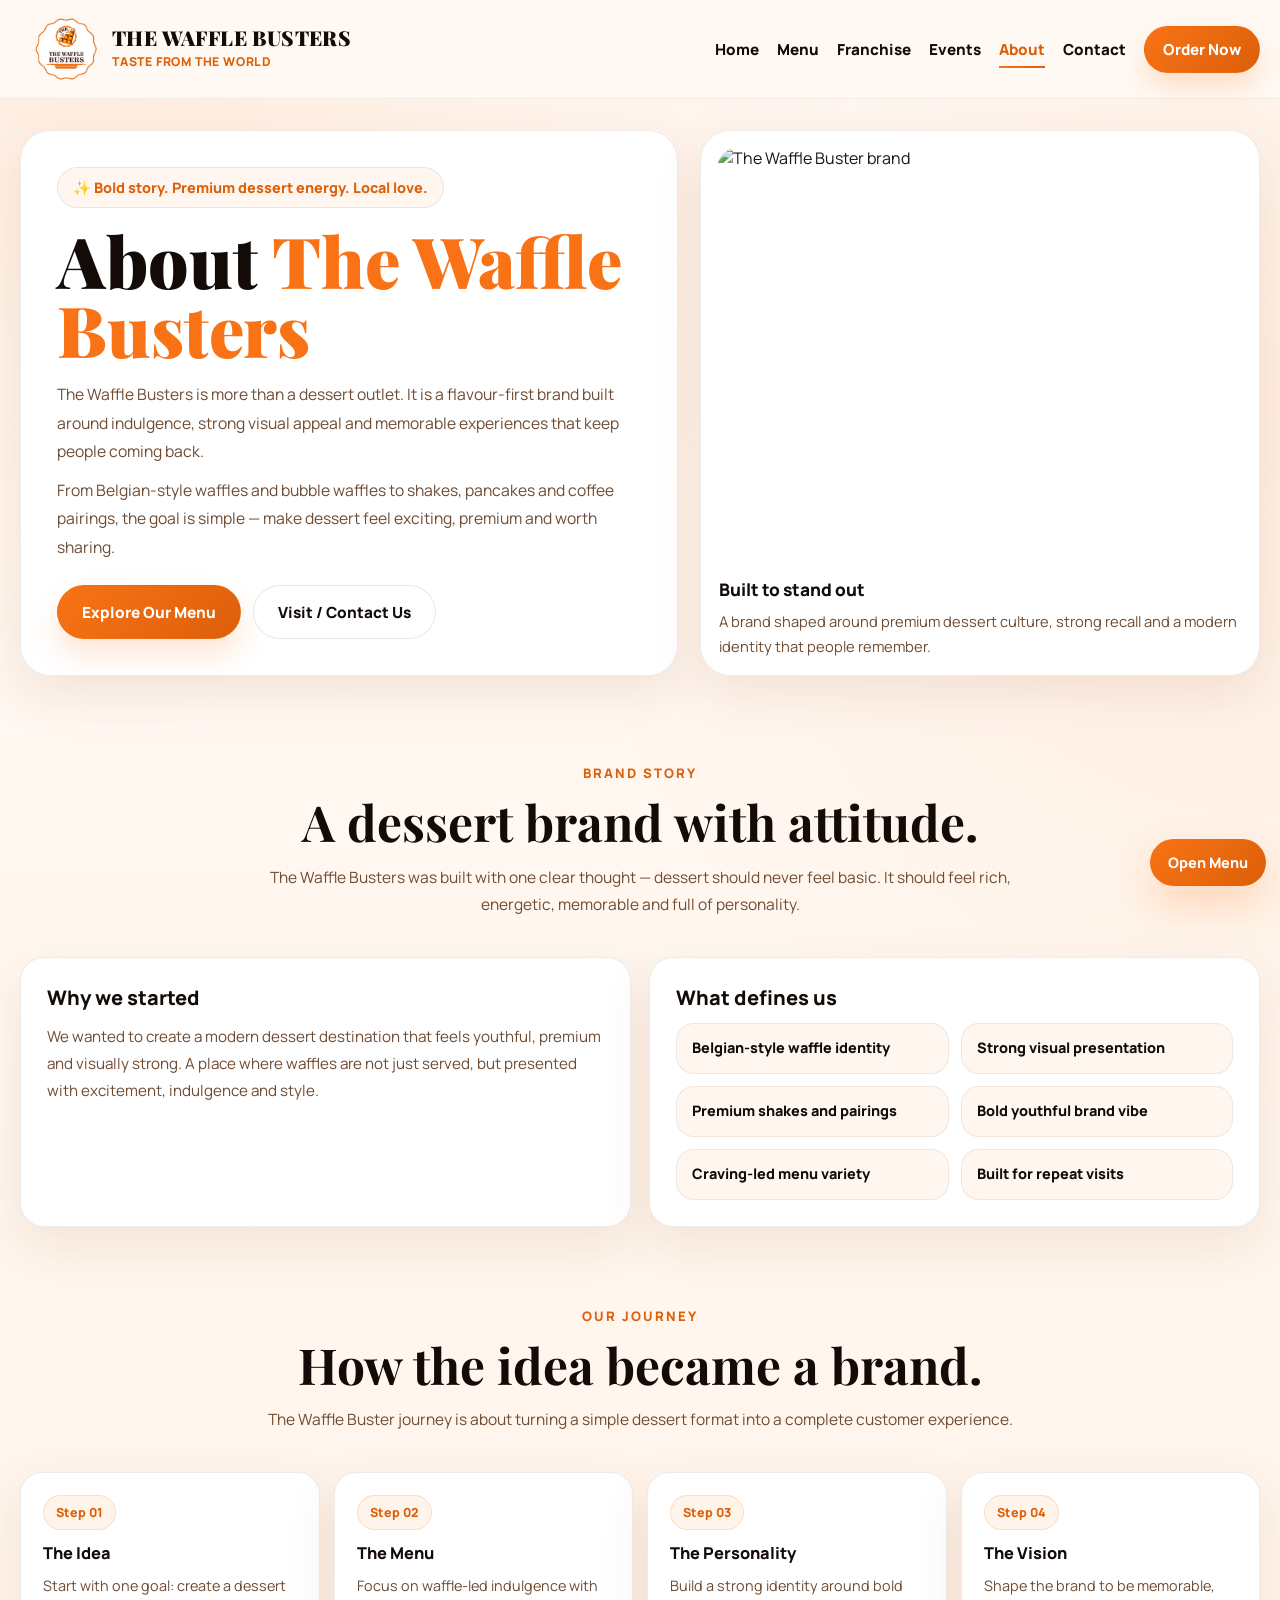
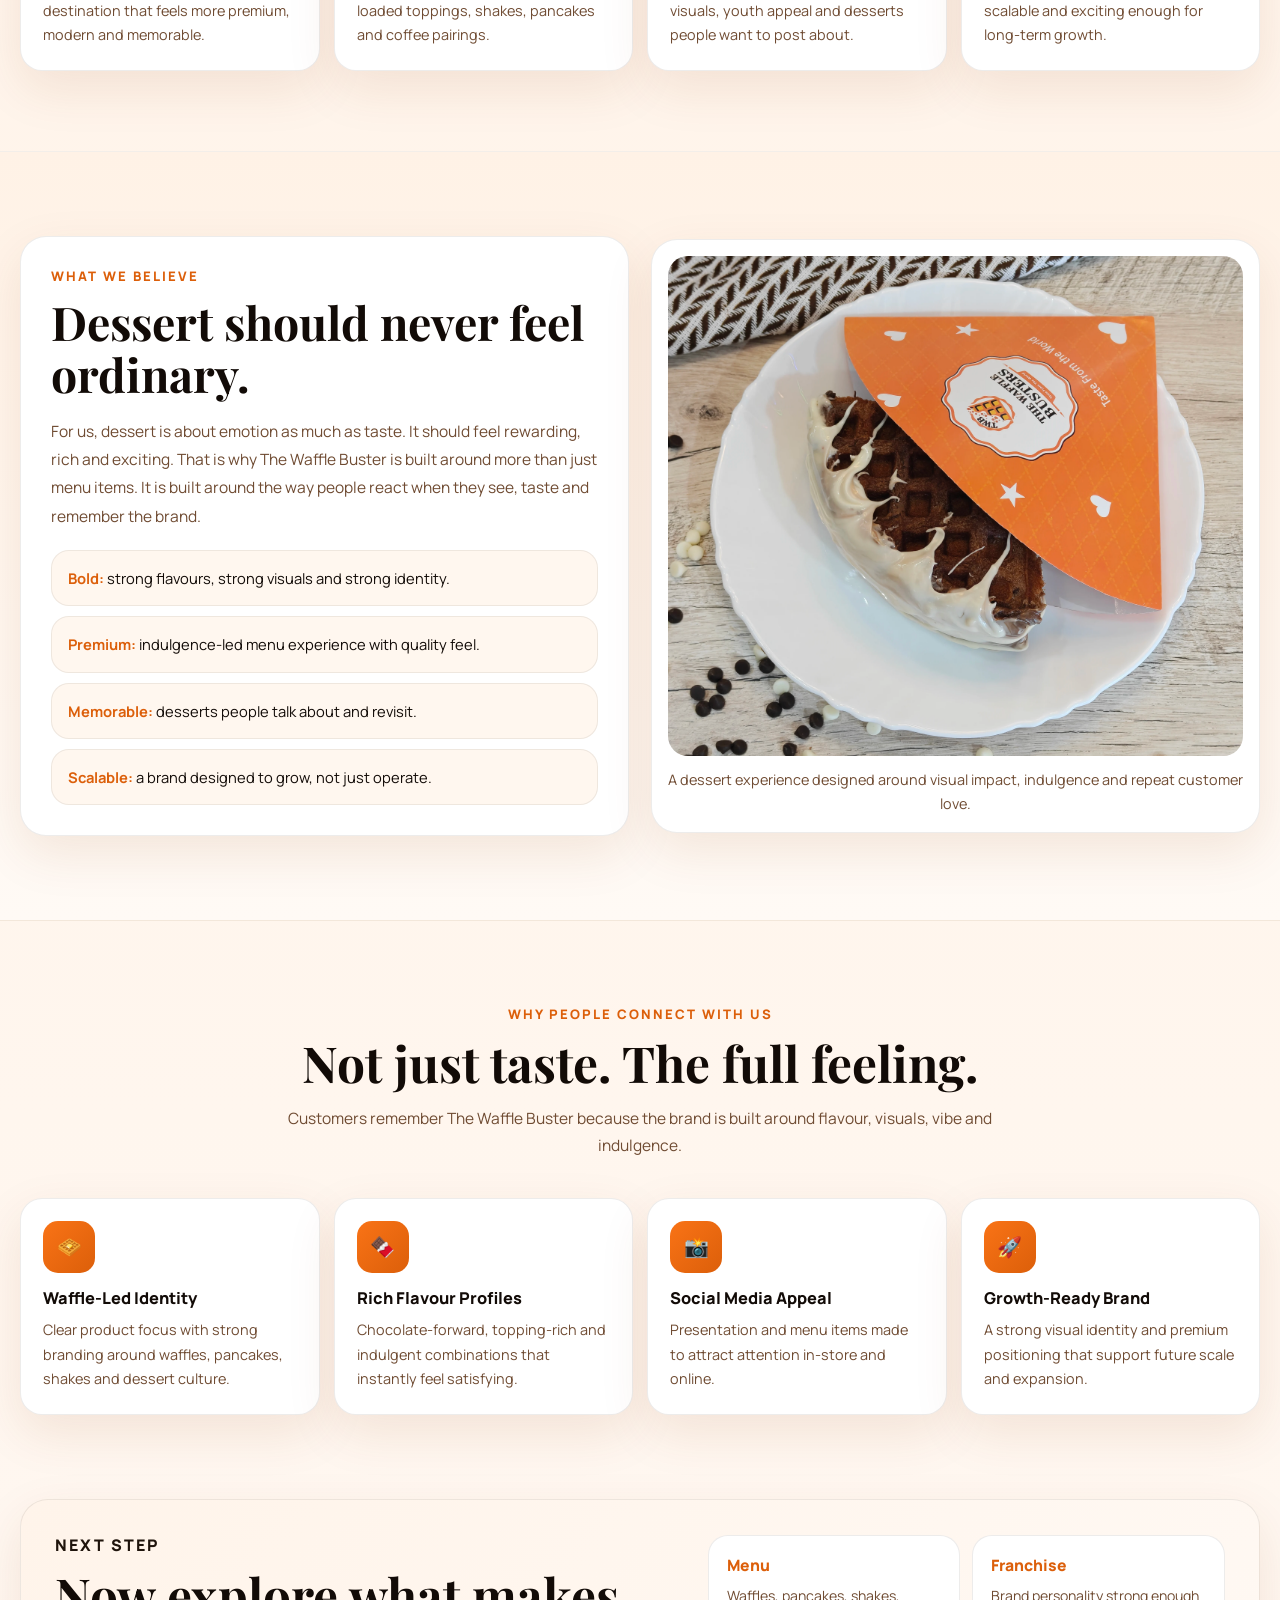
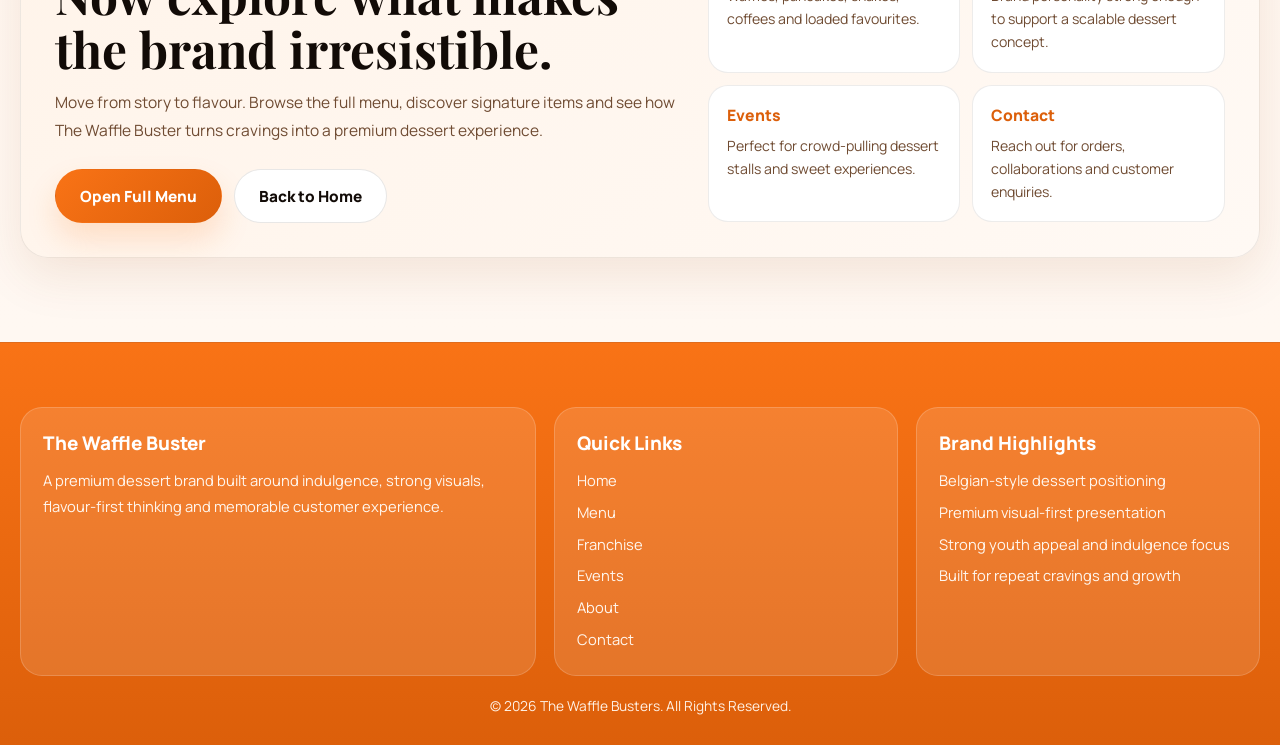
==== commit 2a18afb5: "updated website UI and performance fix" ====
--- a/about.html
+++ b/about.html
@@ -1345,7 +1345,7 @@
 
         <div class="values-visual">
           <div class="values-image">
-            <img src="assets/images/2.jpeg" alt="Dessert experience">
+            <img src="assets/images/2.webp" alt="Dessert experience">
           </div>
           <div class="values-note">
             A dessert experience designed around visual impact, indulgence and repeat customer love.
